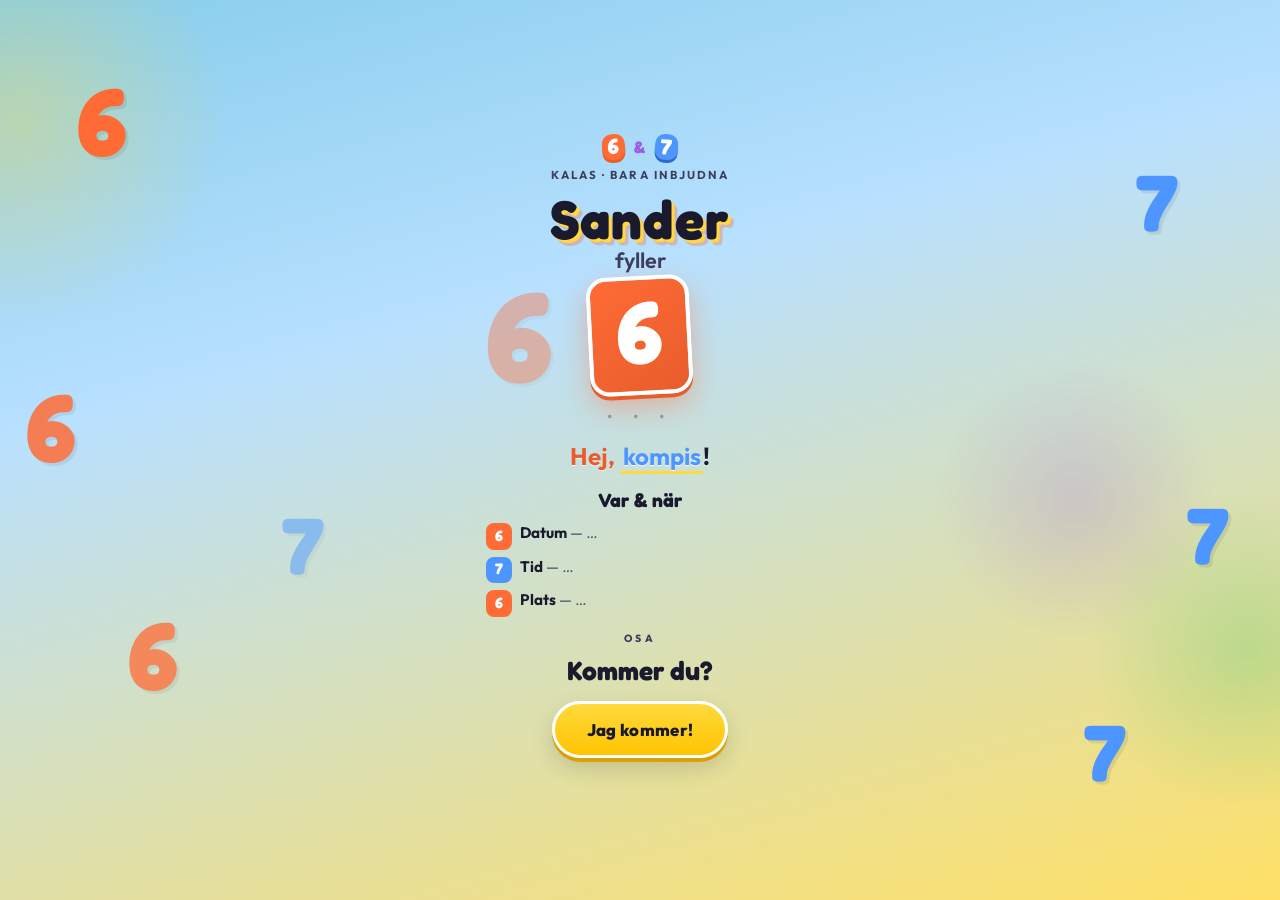
==== sander.html @ ef7b5f2e "Add Sander 6 and 7 themed party page (sander.html)" ====
<!DOCTYPE html>
<html lang="sv">
<head>
  <meta charset="utf-8">
  <meta name="viewport" content="width=device-width, initial-scale=1">
  <meta name="theme-color" content="#ff6b35">
  <title>Sander fyller 6 — 6 &amp; 7-kalas</title>
  <link rel="preconnect" href="https://fonts.googleapis.com">
  <link rel="preconnect" href="https://fonts.gstatic.com" crossorigin>
  <link href="https://fonts.googleapis.com/css2?family=Fredoka:wght@400;600;700&family=Outfit:wght@500;600;700&display=swap" rel="stylesheet">
  <link rel="stylesheet" href="sander.css">
</head>
<body class="sander-page">
  <div class="sander-sky" aria-hidden="true">
    <div class="sander-sky__blob sander-sky__blob--a"></div>
    <div class="sander-sky__blob sander-sky__blob--b"></div>
    <div class="sander-sky__blob sander-sky__blob--c"></div>
    <span class="num-float num-float--d6 num-float--p1">6</span>
    <span class="num-float num-float--d7 num-float--p2">7</span>
    <span class="num-float num-float--d6 num-float--p3">6</span>
    <span class="num-float num-float--d7 num-float--p4">7</span>
    <span class="num-float num-float--d6 num-float--p5">6</span>
    <span class="num-float num-float--d7 num-float--p6">7</span>
    <span class="num-float num-float--d6 num-float--p7">6</span>
    <span class="num-float num-float--d7 num-float--p8">7</span>
  </div>

  <main class="wrap">
    <article class="invite" id="invite-card">
      <header class="invite__head">
        <p class="eyebrow">
          <span class="eyebrow__six">6</span><span class="eyebrow__amp">&amp;</span><span class="eyebrow__seven">7</span>
          <span class="eyebrow__txt">kalas · bara inbjudna</span>
        </p>
        <h1 class="title">
          <span class="title__name">Sander</span>
          <span class="title__turns">fyller</span>
          <span class="title__age" aria-label="6 år">6</span>
        </h1>
      </header>

      <p class="air-dots" aria-hidden="true">· · ·</p>

      <p class="greeting">
        <span class="greeting__line1">
          <span class="greeting__hey">Hej,</span> <span class="guest-name" id="guest-name">kompis</span><span class="greeting__bang">!</span>
        </span>
      </p>

      <section class="details" aria-label="Tid och plats">
        <h2 class="details__h">Var &amp; när</h2>
        <ul class="details__list">
          <li><span class="details__dot" aria-hidden="true">6</span><span><strong>Datum</strong> — <span class="placeholder">…</span></span></li>
          <li><span class="details__dot" aria-hidden="true">7</span><span><strong>Tid</strong> — <span class="placeholder">…</span></span></li>
          <li><span class="details__dot" aria-hidden="true">6</span><span><strong>Plats</strong> — <span class="placeholder">…</span></span></li>
        </ul>
      </section>

      <section class="rsvp" id="rsvp-pending" aria-labelledby="rsvp-heading">
        <p class="rsvp__tag">OSA</p>
        <h2 class="rsvp__h" id="rsvp-heading">Kommer du?</h2>
        <button type="button" class="btn btn--accept" id="accept-btn">
          <span class="btn__text">Jag kommer!</span>
        </button>
      </section>

      <section class="rsvp rsvp--done" id="rsvp-done" hidden>
        <div class="celebrate" aria-hidden="true">
          <svg class="celebrate__svg" viewBox="0 0 320 100" xmlns="http://www.w3.org/2000/svg">
            <defs>
              <filter id="sander-glow" x="-50%" y="-50%" width="200%" height="200%">
                <feGaussianBlur stdDeviation="3" result="b"/>
                <feMerge><feMergeNode in="b"/><feMergeNode in="SourceGraphic"/></feMerge>
              </filter>
            </defs>
            <text x="160" y="62" text-anchor="middle" class="celebrate__yay" filter="url(#sander-glow)">JA!</text>
          </svg>
        </div>
        <p class="rsvp__tag rsvp__tag--yes">Klart</p>
        <h2 class="rsvp__h">Vi ses!</h2>
        <p class="rsvp__thanks">
          Tack <span class="guest-name" id="thanks-name">kompis</span> — du är <strong>anmäld</strong>.
        </p>
      </section>
    </article>
  </main>

  <script src="invite.js"></script>
</body>
</html>
---- sander.css ----
:root {
  --orange: #ff6b35;
  --orange-deep: #e85d2c;
  --yellow: #ffd93d;
  --mint: #6bcb77;
  --blue: #4d96ff;
  --purple: #9b5de5;
  --ink: #1a1a2e;
  --ink-soft: #3d3d5c;
  --cream: #fff9f0;
  font-size: 100%;
}

*,
*::before,
*::after {
  box-sizing: border-box;
}

.sander-page {
  margin: 0;
  min-height: 100vh;
  font-family: "Outfit", system-ui, sans-serif;
  font-size: 1.0625rem;
  line-height: 1.5;
  color: var(--ink);
  background: linear-gradient(165deg, #87ceeb 0%, #b8e0ff 35%, #ffe066 100%);
}

.sander-sky {
  position: fixed;
  inset: 0;
  z-index: 0;
  pointer-events: none;
  overflow: hidden;
}

.sander-sky__blob {
  position: absolute;
  border-radius: 50%;
  filter: blur(0px);
  opacity: 0.35;
}

.sander-sky__blob--a {
  width: min(90vw, 420px);
  height: min(90vw, 420px);
  top: -10%;
  left: -15%;
  background: radial-gradient(circle, var(--yellow) 0%, transparent 70%);
}

.sander-sky__blob--b {
  width: min(70vw, 320px);
  height: min(70vw, 320px);
  bottom: 10%;
  right: -10%;
  background: radial-gradient(circle, var(--mint) 0%, transparent 70%);
}

.sander-sky__blob--c {
  width: min(60vw, 280px);
  height: min(60vw, 280px);
  top: 40%;
  right: 5%;
  background: radial-gradient(circle, var(--purple) 0%, transparent 70%);
  opacity: 0.2;
}

.num-float {
  position: absolute;
  font-family: "Fredoka", system-ui, sans-serif;
  font-weight: 700;
  line-height: 1;
  user-select: none;
  text-shadow: 3px 3px 0 rgba(0, 0, 0, 0.08);
}

.num-float--d6 {
  color: var(--orange);
  font-size: clamp(3rem, 14vw, 6rem);
}

.num-float--d7 {
  color: var(--blue);
  font-size: clamp(2.5rem, 12vw, 5rem);
}

.num-float--p1 { --rot: -12deg; top: 8%; left: 6%; animation: drift-y 14s ease-in-out infinite; }
.num-float--p2 { --rot: 8deg; top: 18%; right: 8%; animation: drift-y 16s ease-in-out infinite reverse; }
.num-float--p3 { --rot: 6deg; top: 42%; left: 2%; animation: drift-y 18s ease-in-out -2s infinite; opacity: 0.85; }
.num-float--p4 { --rot: -10deg; top: 55%; right: 4%; animation: drift-y 15s ease-in-out -4s infinite reverse; }
.num-float--p5 { --rot: -6deg; bottom: 22%; left: 10%; animation: drift-y 17s ease-in-out -1s infinite; opacity: 0.75; }
.num-float--p6 { --rot: 14deg; bottom: 12%; right: 12%; animation: drift-y 19s ease-in-out -3s infinite reverse; }
.num-float--p7 { --rot: -4deg; top: 30%; left: 38%; animation: drift-y 20s ease-in-out infinite; opacity: 0.4; font-size: clamp(4rem, 20vw, 8rem); }
.num-float--p8 { --rot: 11deg; bottom: 35%; left: 22%; animation: drift-y 13s ease-in-out -5s infinite reverse; opacity: 0.5; }

@keyframes drift-y {
  0%, 100% { transform: translateY(0) rotate(var(--rot, 0deg)); }
  50% { transform: translateY(-12px) rotate(var(--rot, 0deg)); }
}

@media (prefers-reduced-motion: reduce) {
  .num-float {
    animation: none !important;
  }
}

@media (max-width: 600px) {
  .num-float--p7,
  .num-float--p8 {
    opacity: 0.25;
  }
}

.wrap {
  position: relative;
  z-index: 1;
  min-height: 100vh;
  display: flex;
  flex-direction: column;
  align-items: center;
  justify-content: center;
  padding: clamp(1.25rem, 4vw, 2rem) 1.15rem;
}

.invite {
  width: 100%;
  max-width: 26rem;
  padding-bottom: 0.5rem;
  text-align: center;
  animation: pop-in 0.7s cubic-bezier(0.22, 1, 0.36, 1) both;
}

@keyframes pop-in {
  from {
    opacity: 0;
    transform: translateY(20px) scale(0.96);
  }
  to {
    opacity: 1;
    transform: translateY(0) scale(1);
  }
}

@media (prefers-reduced-motion: reduce) {
  .invite {
    animation: none;
  }
}

.invite__head {
  padding: 0 0.25rem;
}

.eyebrow {
  margin: 0 0 0.5rem;
  display: flex;
  flex-wrap: wrap;
  align-items: center;
  justify-content: center;
  gap: 0.25rem 0.5rem;
  font-family: "Outfit", sans-serif;
  font-weight: 700;
  font-size: 0.72rem;
  letter-spacing: 0.12em;
  text-transform: uppercase;
  color: var(--ink-soft);
}

.eyebrow__six,
.eyebrow__seven {
  font-family: "Fredoka", sans-serif;
  font-size: 1.35rem;
  font-weight: 700;
  line-height: 1;
  padding: 0.1em 0.25em;
  border-radius: 10px;
}

.eyebrow__six {
  color: #fff;
  background: var(--orange);
  box-shadow: 0 3px 0 var(--orange-deep);
  transform: rotate(-4deg);
}

.eyebrow__seven {
  color: #fff;
  background: var(--blue);
  box-shadow: 0 3px 0 #2d6bcc;
  transform: rotate(4deg);
}

.eyebrow__amp {
  font-family: "Fredoka", sans-serif;
  font-size: 1rem;
  color: var(--purple);
  margin: 0 0.05em;
}

.eyebrow__txt {
  width: 100%;
  margin-top: 0.15rem;
  letter-spacing: 0.18em;
}

.title {
  margin: 0;
  display: flex;
  flex-direction: column;
  align-items: center;
  gap: 0.1rem;
  line-height: 1;
}

.title__name {
  font-family: "Fredoka", sans-serif;
  font-weight: 700;
  font-size: clamp(2.6rem, 11vw, 3.4rem);
  color: var(--ink);
  text-shadow:
    3px 3px 0 var(--yellow),
    6px 6px 0 rgba(255, 107, 53, 0.35);
  letter-spacing: 0.02em;
}

.title__turns {
  font-family: "Outfit", sans-serif;
  font-weight: 600;
  font-size: clamp(1.1rem, 4vw, 1.35rem);
  color: var(--ink-soft);
  margin-top: 0.15rem;
}

.title__age {
  font-family: "Fredoka", sans-serif;
  font-weight: 700;
  font-size: clamp(4rem, 18vw, 5.5rem);
  color: #fff;
  background: linear-gradient(145deg, var(--orange) 0%, var(--orange-deep) 100%);
  min-width: 1.1em;
  padding: 0.08em 0.28em 0.18em;
  border-radius: 20px;
  border: 4px solid #fff;
  box-shadow:
    0 4px 0 var(--orange-deep),
    0 12px 28px rgba(255, 107, 53, 0.4);
  margin-top: 0.2rem;
  transform: rotate(-3deg);
}

.air-dots {
  margin: 0.5rem 0 0.35rem;
  font-size: 1.2rem;
  font-weight: 700;
  letter-spacing: 0.5em;
  color: rgba(26, 26, 46, 0.35);
}

.greeting {
  margin: 0.1rem 0 0.75rem;
  font-size: clamp(1.25rem, 4vw, 1.5rem);
  font-weight: 700;
  color: var(--ink);
  text-shadow: 0 1px 0 rgba(255, 255, 255, 0.8);
}

.greeting__hey {
  color: var(--orange-deep);
}

.guest-name {
  color: var(--blue);
  border-bottom: 3px solid var(--yellow);
  padding: 0 0.1em;
}

.greeting__bang {
  color: var(--ink);
}

.details {
  text-align: left;
  margin: 0 auto 0.9rem;
  max-width: 20rem;
  padding: 0 0.35rem;
}

.details__h {
  margin: 0 0 0.5rem;
  font-family: "Fredoka", sans-serif;
  font-size: 1.2rem;
  font-weight: 700;
  color: var(--ink);
  text-align: center;
}

.details__list {
  margin: 0;
  padding: 0;
  list-style: none;
  font-size: 0.95rem;
  color: var(--ink-soft);
}

.details__list li {
  display: flex;
  gap: 0.5rem;
  align-items: flex-start;
  margin-bottom: 0.4rem;
}

.details__dot {
  flex-shrink: 0;
  width: 1.65rem;
  height: 1.65rem;
  display: flex;
  align-items: center;
  justify-content: center;
  font-family: "Fredoka", sans-serif;
  font-weight: 700;
  font-size: 0.95rem;
  color: #fff;
  border-radius: 8px;
  margin-top: 0.05em;
}

.details__list li:nth-child(odd) .details__dot {
  background: var(--orange);
}

.details__list li:nth-child(even) .details__dot {
  background: var(--blue);
}

.details__list strong {
  color: var(--ink);
}

.placeholder {
  font-style: italic;
  opacity: 0.85;
}

.rsvp {
  display: flex;
  flex-direction: column;
  align-items: center;
  padding: 0 0.5rem;
}

.rsvp__tag {
  margin: 0 0 0.25rem;
  font-size: 0.65rem;
  font-weight: 800;
  letter-spacing: 0.35em;
  color: var(--ink-soft);
}

.rsvp__tag--yes {
  color: var(--mint);
}

.rsvp__h {
  margin: 0 0 0.65rem;
  font-family: "Fredoka", sans-serif;
  font-size: clamp(1.35rem, 5vw, 1.65rem);
  font-weight: 700;
  color: var(--ink);
}

.rsvp--done .rsvp__h {
  margin-top: 0.1rem;
}

.btn {
  font-family: "Outfit", sans-serif;
  cursor: pointer;
  border: none;
}

.btn--accept {
  display: inline-flex;
  align-items: center;
  justify-content: center;
  padding: 0.95rem 2rem;
  border-radius: 999px;
  font-weight: 800;
  font-size: 1.05rem;
  letter-spacing: 0.02em;
  color: var(--ink);
  background: linear-gradient(180deg, var(--yellow) 0%, #ffc400 100%);
  border: 3px solid #fff;
  box-shadow:
    0 4px 0 #d9a008,
    0 10px 24px rgba(0, 0, 0, 0.15);
  transition: transform 0.15s ease, box-shadow 0.15s ease;
}

.btn--accept:hover {
  transform: translateY(-2px) scale(1.02);
  box-shadow:
    0 6px 0 #d9a008,
    0 14px 28px rgba(0, 0, 0, 0.18);
}

.btn--accept:active {
  transform: translateY(1px);
  box-shadow: 0 2px 0 #d9a008;
}

.btn--accept:focus-visible {
  outline: 3px solid var(--blue);
  outline-offset: 3px;
}

.celebrate {
  margin: 0 auto 0.4rem;
  max-width: 14rem;
}

.celebrate__svg {
  display: block;
  width: 100%;
  height: auto;
}

.celebrate__yay {
  font-family: "Fredoka", sans-serif;
  font-size: 56px;
  fill: var(--orange);
}

.rsvp__thanks {
  margin: 0;
  padding: 0 0.35rem;
  font-size: 0.98rem;
  color: var(--ink-soft);
}

.rsvp__thanks strong {
  color: var(--mint);
  font-weight: 800;
}

[hidden] {
  display: none !important;
}
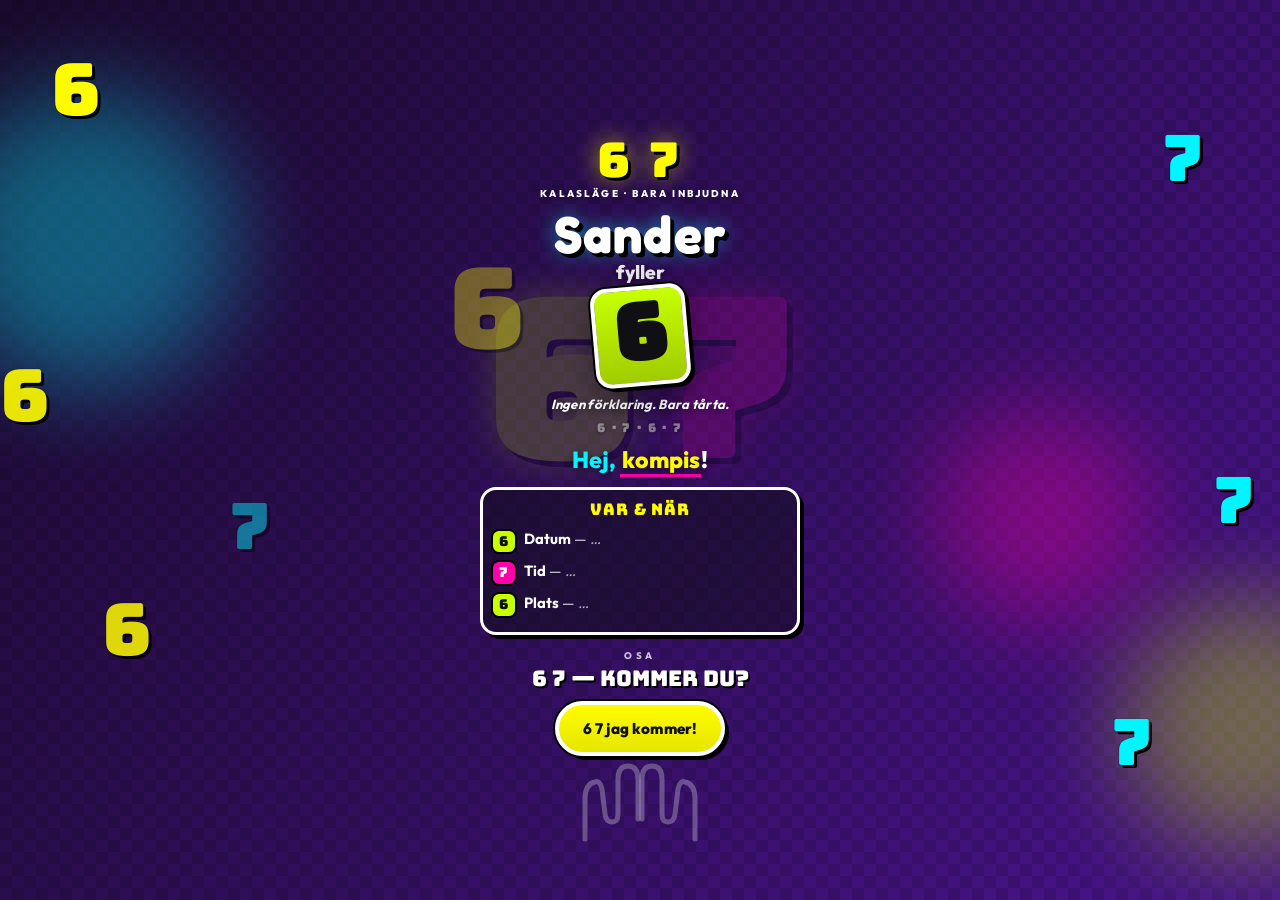
==== commit 02c07bc7: "Sander page: 6 7 brainrot meme theme (hype, Bungee, palms)" ====
--- a/sander.html
+++ b/sander.html
@@ -3,18 +3,26 @@
 <head>
   <meta charset="utf-8">
   <meta name="viewport" content="width=device-width, initial-scale=1">
-  <meta name="theme-color" content="#ff6b35">
-  <title>Sander fyller 6 — 6 &amp; 7-kalas</title>
+  <meta name="theme-color" content="#ff00aa">
+  <title>Sander 6 år — 6 7-kalas</title>
   <link rel="preconnect" href="https://fonts.googleapis.com">
   <link rel="preconnect" href="https://fonts.gstatic.com" crossorigin>
-  <link href="https://fonts.googleapis.com/css2?family=Fredoka:wght@400;600;700&family=Outfit:wght@500;600;700&display=swap" rel="stylesheet">
+  <link href="https://fonts.googleapis.com/css2?family=Bungee&family=Fredoka:wght@500;600;700&family=Outfit:wght@600;700;800&display=swap" rel="stylesheet">
   <link rel="stylesheet" href="sander.css">
 </head>
 <body class="sander-page">
+  <div class="brainrot-bg" aria-hidden="true">
+    <div class="brainrot-bg__grid"></div>
+    <div class="brainrot-bg__flash brainrot-bg__flash--1"></div>
+    <div class="brainrot-bg__flash brainrot-bg__flash--2"></div>
+    <div class="brainrot-bg__flash brainrot-bg__flash--3"></div>
+  </div>
+
   <div class="sander-sky" aria-hidden="true">
-    <div class="sander-sky__blob sander-sky__blob--a"></div>
-    <div class="sander-sky__blob sander-sky__blob--b"></div>
-    <div class="sander-sky__blob sander-sky__blob--c"></div>
+    <div class="mega-67 mega-67--back">
+      <span class="mega-67__n mega-67__n--6">6</span>
+      <span class="mega-67__n mega-67__n--7">7</span>
+    </div>
     <span class="num-float num-float--d6 num-float--p1">6</span>
     <span class="num-float num-float--d7 num-float--p2">7</span>
     <span class="num-float num-float--d6 num-float--p3">6</span>
@@ -23,23 +31,31 @@
     <span class="num-float num-float--d7 num-float--p6">7</span>
     <span class="num-float num-float--d6 num-float--p7">6</span>
     <span class="num-float num-float--d7 num-float--p8">7</span>
+
+    <svg class="hype-hands" viewBox="0 0 200 120" xmlns="http://www.w3.org/2000/svg" aria-hidden="true">
+      <g fill="none" stroke="currentColor" stroke-width="5" stroke-linecap="round" stroke-linejoin="round">
+        <path d="M45 95 V55 Q45 40 55 38 Q60 36 62 45 L65 70 Q66 78 72 78 Q78 78 78 70 V35 Q78 22 88 22 Q98 22 98 35 V75" opacity="0.5"/>
+        <path d="M155 95 V55 Q155 40 145 38 Q140 36 138 45 L135 70 Q134 78 128 78 Q122 78 122 70 V35 Q122 22 112 22 Q102 22 102 35 V75" opacity="0.5"/>
+      </g>
+    </svg>
   </div>
 
   <main class="wrap">
     <article class="invite" id="invite-card">
       <header class="invite__head">
         <p class="eyebrow">
-          <span class="eyebrow__six">6</span><span class="eyebrow__amp">&amp;</span><span class="eyebrow__seven">7</span>
-          <span class="eyebrow__txt">kalas · bara inbjudna</span>
+          <span class="eyebrow__chant">6 7</span>
+          <span class="eyebrow__sub">kalasläge · bara inbjudna</span>
         </p>
         <h1 class="title">
           <span class="title__name">Sander</span>
           <span class="title__turns">fyller</span>
           <span class="title__age" aria-label="6 år">6</span>
         </h1>
+        <p class="meme-line">Ingen förklaring. Bara tårta.</p>
       </header>
 
-      <p class="air-dots" aria-hidden="true">· · ·</p>
+      <p class="air-dots" aria-hidden="true">6 · 7 · 6 · 7</p>
 
       <p class="greeting">
         <span class="greeting__line1">
@@ -58,26 +74,27 @@
 
       <section class="rsvp" id="rsvp-pending" aria-labelledby="rsvp-heading">
         <p class="rsvp__tag">OSA</p>
-        <h2 class="rsvp__h" id="rsvp-heading">Kommer du?</h2>
+        <h2 class="rsvp__h" id="rsvp-heading">6 7 — kommer du?</h2>
         <button type="button" class="btn btn--accept" id="accept-btn">
-          <span class="btn__text">Jag kommer!</span>
+          <span class="btn__text">6 7 jag kommer!</span>
         </button>
       </section>
 
       <section class="rsvp rsvp--done" id="rsvp-done" hidden>
         <div class="celebrate" aria-hidden="true">
-          <svg class="celebrate__svg" viewBox="0 0 320 100" xmlns="http://www.w3.org/2000/svg">
+          <svg class="celebrate__svg" viewBox="0 0 320 120" xmlns="http://www.w3.org/2000/svg">
             <defs>
               <filter id="sander-glow" x="-50%" y="-50%" width="200%" height="200%">
-                <feGaussianBlur stdDeviation="3" result="b"/>
+                <feGaussianBlur stdDeviation="4" result="b"/>
                 <feMerge><feMergeNode in="b"/><feMergeNode in="SourceGraphic"/></feMerge>
               </filter>
             </defs>
-            <text x="160" y="62" text-anchor="middle" class="celebrate__yay" filter="url(#sander-glow)">JA!</text>
+            <text x="160" y="52" text-anchor="middle" class="celebrate__67a" filter="url(#sander-glow)">6</text>
+            <text x="160" y="108" text-anchor="middle" class="celebrate__67b" filter="url(#sander-glow)">7</text>
           </svg>
         </div>
         <p class="rsvp__tag rsvp__tag--yes">Klart</p>
-        <h2 class="rsvp__h">Vi ses!</h2>
+        <h2 class="rsvp__h">6 7 vi ses!</h2>
         <p class="rsvp__thanks">
           Tack <span class="guest-name" id="thanks-name">kompis</span> — du är <strong>anmäld</strong>.
         </p>
--- a/sander.css
+++ b/sander.css
@@ -1,13 +1,12 @@
 :root {
-  --orange: #ff6b35;
-  --orange-deep: #e85d2c;
-  --yellow: #ffd93d;
-  --mint: #6bcb77;
-  --blue: #4d96ff;
-  --purple: #9b5de5;
-  --ink: #1a1a2e;
-  --ink-soft: #3d3d5c;
-  --cream: #fff9f0;
+  --hot: #ff00aa;
+  --hot-deep: #c8007a;
+  --lime: #c8ff00;
+  --lime-deep: #9fcc00;
+  --cyan: #00f5ff;
+  --gold: #fffc00;
+  --ink: #0f0f14;
+  --ink-soft: #2a2a38;
   font-size: 100%;
 }
 
@@ -22,12 +21,34 @@
   min-height: 100vh;
   font-family: "Outfit", system-ui, sans-serif;
   font-size: 1.0625rem;
-  line-height: 1.5;
+  line-height: 1.45;
   color: var(--ink);
-  background: linear-gradient(165deg, #87ceeb 0%, #b8e0ff 35%, #ffe066 100%);
-}
-
-.sander-sky {
+  background: linear-gradient(
+    125deg,
+    #1a0a2e 0%,
+    #4a148c 25%,
+    #ff00aa 50%,
+    #ff6b00 75%,
+    #c8ff00 100%
+  );
+  background-size: 400% 400%;
+  animation: bg-shift 12s ease infinite;
+}
+
+@keyframes bg-shift {
+  0%, 100% { background-position: 0% 50%; }
+  50% { background-position: 100% 50%; }
+}
+
+@media (prefers-reduced-motion: reduce) {
+  .sander-page {
+    animation: none;
+    background-size: 100% 100%;
+    background-position: center;
+  }
+}
+
+.brainrot-bg {
   position: fixed;
   inset: 0;
   z-index: 0;
@@ -35,69 +56,165 @@
   overflow: hidden;
 }
 
-.sander-sky__blob {
+.brainrot-bg__grid {
+  position: absolute;
+  inset: 0;
+  opacity: 0.12;
+  background-image:
+    linear-gradient(45deg, #000 25%, transparent 25%),
+    linear-gradient(-45deg, #000 25%, transparent 25%),
+    linear-gradient(45deg, transparent 75%, #000 75%),
+    linear-gradient(-45deg, transparent 75%, #000 75%);
+  background-size: 24px 24px;
+  background-position: 0 0, 0 12px, 12px -12px, -12px 0;
+}
+
+.brainrot-bg__flash {
   position: absolute;
   border-radius: 50%;
-  filter: blur(0px);
+  filter: blur(48px);
   opacity: 0.35;
-}
-
-.sander-sky__blob--a {
-  width: min(90vw, 420px);
-  height: min(90vw, 420px);
-  top: -10%;
-  left: -15%;
-  background: radial-gradient(circle, var(--yellow) 0%, transparent 70%);
-}
-
-.sander-sky__blob--b {
-  width: min(70vw, 320px);
-  height: min(70vw, 320px);
-  bottom: 10%;
-  right: -10%;
-  background: radial-gradient(circle, var(--mint) 0%, transparent 70%);
-}
-
-.sander-sky__blob--c {
-  width: min(60vw, 280px);
-  height: min(60vw, 280px);
-  top: 40%;
-  right: 5%;
-  background: radial-gradient(circle, var(--purple) 0%, transparent 70%);
-  opacity: 0.2;
+  animation: flash-pulse 4s ease-in-out infinite;
+}
+
+.brainrot-bg__flash--1 {
+  width: min(80vw, 300px);
+  height: min(80vw, 300px);
+  top: 10%;
+  left: -5%;
+  background: var(--cyan);
+}
+
+.brainrot-bg__flash--2 {
+  width: min(70vw, 260px);
+  height: min(70vw, 260px);
+  bottom: 5%;
+  right: -8%;
+  background: var(--lime);
+  animation-delay: -1.3s;
+}
+
+.brainrot-bg__flash--3 {
+  width: min(60vw, 220px);
+  height: min(60vw, 220px);
+  top: 45%;
+  right: 10%;
+  background: var(--hot);
+  animation-delay: -2.6s;
+}
+
+@keyframes flash-pulse {
+  0%, 100% { opacity: 0.2; transform: scale(1); }
+  50% { opacity: 0.45; transform: scale(1.08); }
+}
+
+@media (prefers-reduced-motion: reduce) {
+  .brainrot-bg__flash {
+    animation: none;
+    opacity: 0.25;
+  }
+}
+
+.sander-sky {
+  position: fixed;
+  inset: 0;
+  z-index: 1;
+  pointer-events: none;
+  overflow: hidden;
+}
+
+.mega-67 {
+  position: absolute;
+  left: 50%;
+  top: 42%;
+  transform: translate(-50%, -50%);
+  display: flex;
+  align-items: center;
+  justify-content: center;
+  gap: clamp(0.25rem, 2vw, 1.25rem);
+  white-space: nowrap;
+}
+
+.mega-67--back {
+  z-index: 0;
+  opacity: 0.18;
+}
+
+.mega-67__n {
+  font-family: "Bungee", cursive;
+  font-size: clamp(5rem, 42vw, 14rem);
+  line-height: 1;
+  -webkit-text-stroke: 4px rgba(0, 0, 0, 0.35);
+  paint-order: stroke fill;
+}
+
+.mega-67__n--6 {
+  color: var(--lime);
+  text-shadow: 6px 6px 0 #000, 0 0 40px var(--lime);
+  animation: hype-wiggle 2.8s ease-in-out infinite;
+}
+
+.mega-67__n--7 {
+  color: var(--hot);
+  text-shadow: 6px 6px 0 #000, 0 0 40px var(--hot);
+  animation: hype-wiggle-7 2.8s ease-in-out -0.4s infinite;
+}
+
+@keyframes hype-wiggle {
+  0%, 100% { transform: rotate(-8deg) translateY(0); }
+  25% { transform: rotate(-12deg) translateY(-4px); }
+  50% { transform: rotate(-6deg) translateY(2px); }
+  75% { transform: rotate(-10deg) translateY(-2px); }
+}
+
+@keyframes hype-wiggle-7 {
+  0%, 100% { transform: rotate(8deg) translateY(0); }
+  25% { transform: rotate(12deg) translateY(-4px); }
+  50% { transform: rotate(6deg) translateY(2px); }
+  75% { transform: rotate(10deg) translateY(-2px); }
+}
+
+@media (prefers-reduced-motion: reduce) {
+  .mega-67__n,
+  .mega-67__n--7 {
+    animation: none;
+  }
 }
 
 .num-float {
   position: absolute;
-  font-family: "Fredoka", system-ui, sans-serif;
-  font-weight: 700;
+  font-family: "Bungee", cursive;
+  font-weight: 400;
   line-height: 1;
   user-select: none;
-  text-shadow: 3px 3px 0 rgba(0, 0, 0, 0.08);
+  -webkit-text-stroke: 2px rgba(0, 0, 0, 0.2);
+  paint-order: stroke fill;
 }
 
 .num-float--d6 {
-  color: var(--orange);
-  font-size: clamp(3rem, 14vw, 6rem);
+  color: var(--gold);
+  font-size: clamp(2.2rem, 11vw, 4.5rem);
+  text-shadow: 3px 3px 0 #000;
 }
 
 .num-float--d7 {
-  color: var(--blue);
-  font-size: clamp(2.5rem, 12vw, 5rem);
-}
-
-.num-float--p1 { --rot: -12deg; top: 8%; left: 6%; animation: drift-y 14s ease-in-out infinite; }
-.num-float--p2 { --rot: 8deg; top: 18%; right: 8%; animation: drift-y 16s ease-in-out infinite reverse; }
-.num-float--p3 { --rot: 6deg; top: 42%; left: 2%; animation: drift-y 18s ease-in-out -2s infinite; opacity: 0.85; }
-.num-float--p4 { --rot: -10deg; top: 55%; right: 4%; animation: drift-y 15s ease-in-out -4s infinite reverse; }
-.num-float--p5 { --rot: -6deg; bottom: 22%; left: 10%; animation: drift-y 17s ease-in-out -1s infinite; opacity: 0.75; }
-.num-float--p6 { --rot: 14deg; bottom: 12%; right: 12%; animation: drift-y 19s ease-in-out -3s infinite reverse; }
-.num-float--p7 { --rot: -4deg; top: 30%; left: 38%; animation: drift-y 20s ease-in-out infinite; opacity: 0.4; font-size: clamp(4rem, 20vw, 8rem); }
-.num-float--p8 { --rot: 11deg; bottom: 35%; left: 22%; animation: drift-y 13s ease-in-out -5s infinite reverse; opacity: 0.5; }
+  color: var(--cyan);
+  font-size: clamp(2rem, 10vw, 4rem);
+  text-shadow: 3px 3px 0 #000;
+}
+
+.num-float--p1 { --rot: -14deg; top: 6%; left: 4%; animation: drift-y 12s ease-in-out infinite; }
+.num-float--p2 { --rot: 10deg; top: 14%; right: 6%; animation: drift-y 14s ease-in-out infinite reverse; }
+.num-float--p3 { --rot: 8deg; top: 40%; left: 0%; animation: drift-y 16s ease-in-out -2s infinite; opacity: 0.9; }
+.num-float--p4 { --rot: -12deg; top: 52%; right: 2%; animation: drift-y 13s ease-in-out -3s infinite reverse; }
+.num-float--p5 { --rot: -8deg; bottom: 26%; left: 8%; animation: drift-y 15s ease-in-out -1s infinite; opacity: 0.85; }
+.num-float--p6 { --rot: 16deg; bottom: 14%; right: 10%; animation: drift-y 17s ease-in-out -4s infinite reverse; }
+.num-float--p7 { --rot: -6deg; top: 28%; left: 35%; animation: drift-y 18s ease-in-out infinite; opacity: 0.35; font-size: clamp(3.5rem, 22vw, 7rem); }
+.num-float--p8 { --rot: 12deg; bottom: 38%; left: 18%; animation: drift-y 11s ease-in-out -5s infinite reverse; opacity: 0.45; }
 
 @keyframes drift-y {
   0%, 100% { transform: translateY(0) rotate(var(--rot, 0deg)); }
-  50% { transform: translateY(-12px) rotate(var(--rot, 0deg)); }
+  50% { transform: translateY(-14px) rotate(var(--rot, 0deg)); }
 }
 
 @media (prefers-reduced-motion: reduce) {
@@ -109,13 +226,35 @@
 @media (max-width: 600px) {
   .num-float--p7,
   .num-float--p8 {
-    opacity: 0.25;
+    opacity: 0.2;
+  }
+}
+
+.hype-hands {
+  position: absolute;
+  bottom: 4%;
+  left: 50%;
+  transform: translateX(-50%);
+  width: min(200px, 55vw);
+  height: auto;
+  color: rgba(255, 255, 255, 0.55);
+  animation: hands-up 2s ease-in-out infinite;
+}
+
+@keyframes hands-up {
+  0%, 100% { transform: translateX(-50%) translateY(0) rotate(0deg); }
+  50% { transform: translateX(-50%) translateY(-8px) rotate(-3deg); }
+}
+
+@media (prefers-reduced-motion: reduce) {
+  .hype-hands {
+    animation: none;
   }
 }
 
 .wrap {
   position: relative;
-  z-index: 1;
+  z-index: 2;
   min-height: 100vh;
   display: flex;
   flex-direction: column;
@@ -129,13 +268,13 @@
   max-width: 26rem;
   padding-bottom: 0.5rem;
   text-align: center;
-  animation: pop-in 0.7s cubic-bezier(0.22, 1, 0.36, 1) both;
+  animation: pop-in 0.65s cubic-bezier(0.22, 1, 0.36, 1) both;
 }
 
 @keyframes pop-in {
   from {
     opacity: 0;
-    transform: translateY(20px) scale(0.96);
+    transform: translateY(16px) scale(0.97);
   }
   to {
     opacity: 1;
@@ -151,58 +290,49 @@
 
 .invite__head {
   padding: 0 0.25rem;
+  position: relative;
+  z-index: 1;
 }
 
 .eyebrow {
-  margin: 0 0 0.5rem;
+  margin: 0 0 0.45rem;
   display: flex;
-  flex-wrap: wrap;
+  flex-direction: column;
   align-items: center;
-  justify-content: center;
-  gap: 0.25rem 0.5rem;
+  gap: 0.2rem;
+}
+
+.eyebrow__chant {
+  font-family: "Bungee", cursive;
+  font-size: clamp(2rem, 9vw, 3rem);
+  line-height: 1;
+  letter-spacing: 0.08em;
+  color: var(--gold);
+  text-shadow:
+    3px 3px 0 #000,
+    0 0 24px rgba(255, 252, 0, 0.6);
+  animation: chant-pulse 1.8s ease-in-out infinite;
+}
+
+@keyframes chant-pulse {
+  0%, 100% { transform: scale(1); }
+  50% { transform: scale(1.04); }
+}
+
+@media (prefers-reduced-motion: reduce) {
+  .eyebrow__chant {
+    animation: none;
+  }
+}
+
+.eyebrow__sub {
   font-family: "Outfit", sans-serif;
-  font-weight: 700;
-  font-size: 0.72rem;
-  letter-spacing: 0.12em;
+  font-weight: 800;
+  font-size: 0.62rem;
+  letter-spacing: 0.22em;
   text-transform: uppercase;
-  color: var(--ink-soft);
-}
-
-.eyebrow__six,
-.eyebrow__seven {
-  font-family: "Fredoka", sans-serif;
-  font-size: 1.35rem;
-  font-weight: 700;
-  line-height: 1;
-  padding: 0.1em 0.25em;
-  border-radius: 10px;
-}
-
-.eyebrow__six {
-  color: #fff;
-  background: var(--orange);
-  box-shadow: 0 3px 0 var(--orange-deep);
-  transform: rotate(-4deg);
-}
-
-.eyebrow__seven {
-  color: #fff;
-  background: var(--blue);
-  box-shadow: 0 3px 0 #2d6bcc;
-  transform: rotate(4deg);
-}
-
-.eyebrow__amp {
-  font-family: "Fredoka", sans-serif;
-  font-size: 1rem;
-  color: var(--purple);
-  margin: 0 0.05em;
-}
-
-.eyebrow__txt {
-  width: 100%;
-  margin-top: 0.15rem;
-  letter-spacing: 0.18em;
+  color: #fff;
+  text-shadow: 0 2px 8px rgba(0, 0, 0, 0.6);
 }
 
 .title {
@@ -210,137 +340,156 @@
   display: flex;
   flex-direction: column;
   align-items: center;
-  gap: 0.1rem;
+  gap: 0.08rem;
   line-height: 1;
 }
 
 .title__name {
   font-family: "Fredoka", sans-serif;
   font-weight: 700;
-  font-size: clamp(2.6rem, 11vw, 3.4rem);
-  color: var(--ink);
+  font-size: clamp(2.5rem, 10vw, 3.25rem);
+  color: #fff;
   text-shadow:
-    3px 3px 0 var(--yellow),
-    6px 6px 0 rgba(255, 107, 53, 0.35);
+    4px 4px 0 #000,
+    0 0 20px rgba(0, 245, 255, 0.5);
   letter-spacing: 0.02em;
 }
 
 .title__turns {
   font-family: "Outfit", sans-serif;
-  font-weight: 600;
-  font-size: clamp(1.1rem, 4vw, 1.35rem);
-  color: var(--ink-soft);
-  margin-top: 0.15rem;
+  font-weight: 800;
+  font-size: clamp(1rem, 3.5vw, 1.2rem);
+  color: rgba(255, 255, 255, 0.9);
+  text-shadow: 0 2px 6px rgba(0, 0, 0, 0.5);
+  margin-top: 0.1rem;
 }
 
 .title__age {
-  font-family: "Fredoka", sans-serif;
-  font-weight: 700;
-  font-size: clamp(4rem, 18vw, 5.5rem);
-  color: #fff;
-  background: linear-gradient(145deg, var(--orange) 0%, var(--orange-deep) 100%);
-  min-width: 1.1em;
-  padding: 0.08em 0.28em 0.18em;
-  border-radius: 20px;
+  font-family: "Bungee", cursive;
+  font-size: clamp(3.2rem, 16vw, 4.8rem);
+  color: var(--ink);
+  background: linear-gradient(180deg, var(--lime) 0%, var(--lime-deep) 100%);
+  min-width: 1.15em;
+  padding: 0.06em 0.22em 0.14em;
+  border-radius: 16px;
   border: 4px solid #fff;
   box-shadow:
-    0 4px 0 var(--orange-deep),
-    0 12px 28px rgba(255, 107, 53, 0.4);
-  margin-top: 0.2rem;
-  transform: rotate(-3deg);
+    4px 4px 0 #000,
+    0 0 0 2px #000,
+    0 12px 28px rgba(0, 0, 0, 0.35);
+  margin-top: 0.15rem;
+  transform: rotate(-5deg);
+}
+
+.meme-line {
+  margin: 0.55rem 0 0;
+  font-family: "Outfit", sans-serif;
+  font-weight: 700;
+  font-size: 0.82rem;
+  font-style: italic;
+  color: #fff;
+  text-shadow: 0 2px 8px rgba(0, 0, 0, 0.55);
+  letter-spacing: 0.02em;
 }
 
 .air-dots {
-  margin: 0.5rem 0 0.35rem;
-  font-size: 1.2rem;
-  font-weight: 700;
-  letter-spacing: 0.5em;
-  color: rgba(26, 26, 46, 0.35);
+  margin: 0.4rem 0 0.3rem;
+  font-family: "Bungee", cursive;
+  font-size: 0.75rem;
+  letter-spacing: 0.15em;
+  color: rgba(255, 255, 255, 0.45);
+  text-shadow: 0 1px 4px rgba(0, 0, 0, 0.4);
 }
 
 .greeting {
-  margin: 0.1rem 0 0.75rem;
-  font-size: clamp(1.25rem, 4vw, 1.5rem);
-  font-weight: 700;
-  color: var(--ink);
-  text-shadow: 0 1px 0 rgba(255, 255, 255, 0.8);
+  margin: 0.05rem 0 0.65rem;
+  font-size: clamp(1.2rem, 4vw, 1.45rem);
+  font-weight: 800;
+  color: #fff;
+  text-shadow: 0 2px 8px rgba(0, 0, 0, 0.5);
 }
 
 .greeting__hey {
-  color: var(--orange-deep);
+  color: var(--cyan);
 }
 
 .guest-name {
-  color: var(--blue);
-  border-bottom: 3px solid var(--yellow);
-  padding: 0 0.1em;
+  color: var(--gold);
+  border-bottom: 3px solid var(--hot);
+  padding: 0 0.08em;
 }
 
 .greeting__bang {
-  color: var(--ink);
+  color: #fff;
 }
 
 .details {
   text-align: left;
-  margin: 0 auto 0.9rem;
+  margin: 0 auto 0.85rem;
   max-width: 20rem;
-  padding: 0 0.35rem;
+  padding: 0.5rem 0.5rem 0.55rem;
+  background: rgba(15, 15, 20, 0.45);
+  border-radius: 16px;
+  border: 3px solid #fff;
+  box-shadow: 4px 4px 0 #000;
 }
 
 .details__h {
-  margin: 0 0 0.5rem;
-  font-family: "Fredoka", sans-serif;
-  font-size: 1.2rem;
-  font-weight: 700;
-  color: var(--ink);
+  margin: 0 0 0.45rem;
+  font-family: "Bungee", cursive;
+  font-size: 1rem;
+  font-weight: 400;
+  color: var(--gold);
   text-align: center;
+  letter-spacing: 0.06em;
 }
 
 .details__list {
   margin: 0;
   padding: 0;
   list-style: none;
-  font-size: 0.95rem;
-  color: var(--ink-soft);
+  font-size: 0.92rem;
+  color: rgba(255, 255, 255, 0.88);
 }
 
 .details__list li {
   display: flex;
-  gap: 0.5rem;
+  gap: 0.45rem;
   align-items: flex-start;
-  margin-bottom: 0.4rem;
+  margin-bottom: 0.35rem;
 }
 
 .details__dot {
   flex-shrink: 0;
-  width: 1.65rem;
-  height: 1.65rem;
+  width: 1.6rem;
+  height: 1.6rem;
   display: flex;
   align-items: center;
   justify-content: center;
-  font-family: "Fredoka", sans-serif;
-  font-weight: 700;
-  font-size: 0.95rem;
-  color: #fff;
+  font-family: "Bungee", cursive;
+  font-size: 0.85rem;
+  color: var(--ink);
   border-radius: 8px;
   margin-top: 0.05em;
+  border: 2px solid #000;
 }
 
 .details__list li:nth-child(odd) .details__dot {
-  background: var(--orange);
+  background: var(--lime);
 }
 
 .details__list li:nth-child(even) .details__dot {
-  background: var(--blue);
+  background: var(--hot);
+  color: #fff;
 }
 
 .details__list strong {
-  color: var(--ink);
+  color: #fff;
 }
 
 .placeholder {
   font-style: italic;
-  opacity: 0.85;
+  opacity: 0.8;
 }
 
 .rsvp {
@@ -351,27 +500,30 @@
 }
 
 .rsvp__tag {
-  margin: 0 0 0.25rem;
-  font-size: 0.65rem;
+  margin: 0 0 0.2rem;
+  font-size: 0.6rem;
   font-weight: 800;
-  letter-spacing: 0.35em;
-  color: var(--ink-soft);
+  letter-spacing: 0.4em;
+  color: rgba(255, 255, 255, 0.75);
 }
 
 .rsvp__tag--yes {
-  color: var(--mint);
+  color: var(--lime);
 }
 
 .rsvp__h {
-  margin: 0 0 0.65rem;
-  font-family: "Fredoka", sans-serif;
-  font-size: clamp(1.35rem, 5vw, 1.65rem);
-  font-weight: 700;
-  color: var(--ink);
+  margin: 0 0 0.55rem;
+  font-family: "Bungee", cursive;
+  font-size: clamp(1.05rem, 4vw, 1.35rem);
+  font-weight: 400;
+  color: #fff;
+  text-shadow: 2px 2px 0 #000;
+  line-height: 1.2;
+  max-width: 16em;
 }
 
 .rsvp--done .rsvp__h {
-  margin-top: 0.1rem;
+  margin-top: 0.08rem;
 }
 
 .btn {
@@ -384,40 +536,38 @@
   display: inline-flex;
   align-items: center;
   justify-content: center;
-  padding: 0.95rem 2rem;
+  padding: 0.9rem 1.5rem;
   border-radius: 999px;
   font-weight: 800;
-  font-size: 1.05rem;
-  letter-spacing: 0.02em;
+  font-size: 0.95rem;
+  letter-spacing: 0.01em;
   color: var(--ink);
-  background: linear-gradient(180deg, var(--yellow) 0%, #ffc400 100%);
-  border: 3px solid #fff;
+  background: linear-gradient(180deg, var(--gold) 0%, #e6e600 100%);
+  border: 4px solid #fff;
   box-shadow:
-    0 4px 0 #d9a008,
-    0 10px 24px rgba(0, 0, 0, 0.15);
-  transition: transform 0.15s ease, box-shadow 0.15s ease;
+    4px 4px 0 #000,
+    0 0 0 2px #000;
+  transition: transform 0.12s ease, box-shadow 0.12s ease;
 }
 
 .btn--accept:hover {
-  transform: translateY(-2px) scale(1.02);
-  box-shadow:
-    0 6px 0 #d9a008,
-    0 14px 28px rgba(0, 0, 0, 0.18);
+  transform: translateY(-2px) scale(1.03);
+  box-shadow: 5px 5px 0 #000;
 }
 
 .btn--accept:active {
   transform: translateY(1px);
-  box-shadow: 0 2px 0 #d9a008;
+  box-shadow: 2px 2px 0 #000;
 }
 
 .btn--accept:focus-visible {
-  outline: 3px solid var(--blue);
+  outline: 3px solid var(--cyan);
   outline-offset: 3px;
 }
 
 .celebrate {
-  margin: 0 auto 0.4rem;
-  max-width: 14rem;
+  margin: 0 auto 0.35rem;
+  max-width: 16rem;
 }
 
 .celebrate__svg {
@@ -426,21 +576,28 @@
   height: auto;
 }
 
-.celebrate__yay {
-  font-family: "Fredoka", sans-serif;
-  font-size: 56px;
-  fill: var(--orange);
+.celebrate__67a {
+  font-family: "Bungee", cursive;
+  font-size: 64px;
+  fill: var(--lime);
+}
+
+.celebrate__67b {
+  font-family: "Bungee", cursive;
+  font-size: 64px;
+  fill: var(--hot);
 }
 
 .rsvp__thanks {
   margin: 0;
   padding: 0 0.35rem;
-  font-size: 0.98rem;
-  color: var(--ink-soft);
+  font-size: 0.95rem;
+  color: rgba(255, 255, 255, 0.9);
+  text-shadow: 0 1px 6px rgba(0, 0, 0, 0.4);
 }
 
 .rsvp__thanks strong {
-  color: var(--mint);
+  color: var(--lime);
   font-weight: 800;
 }
 
